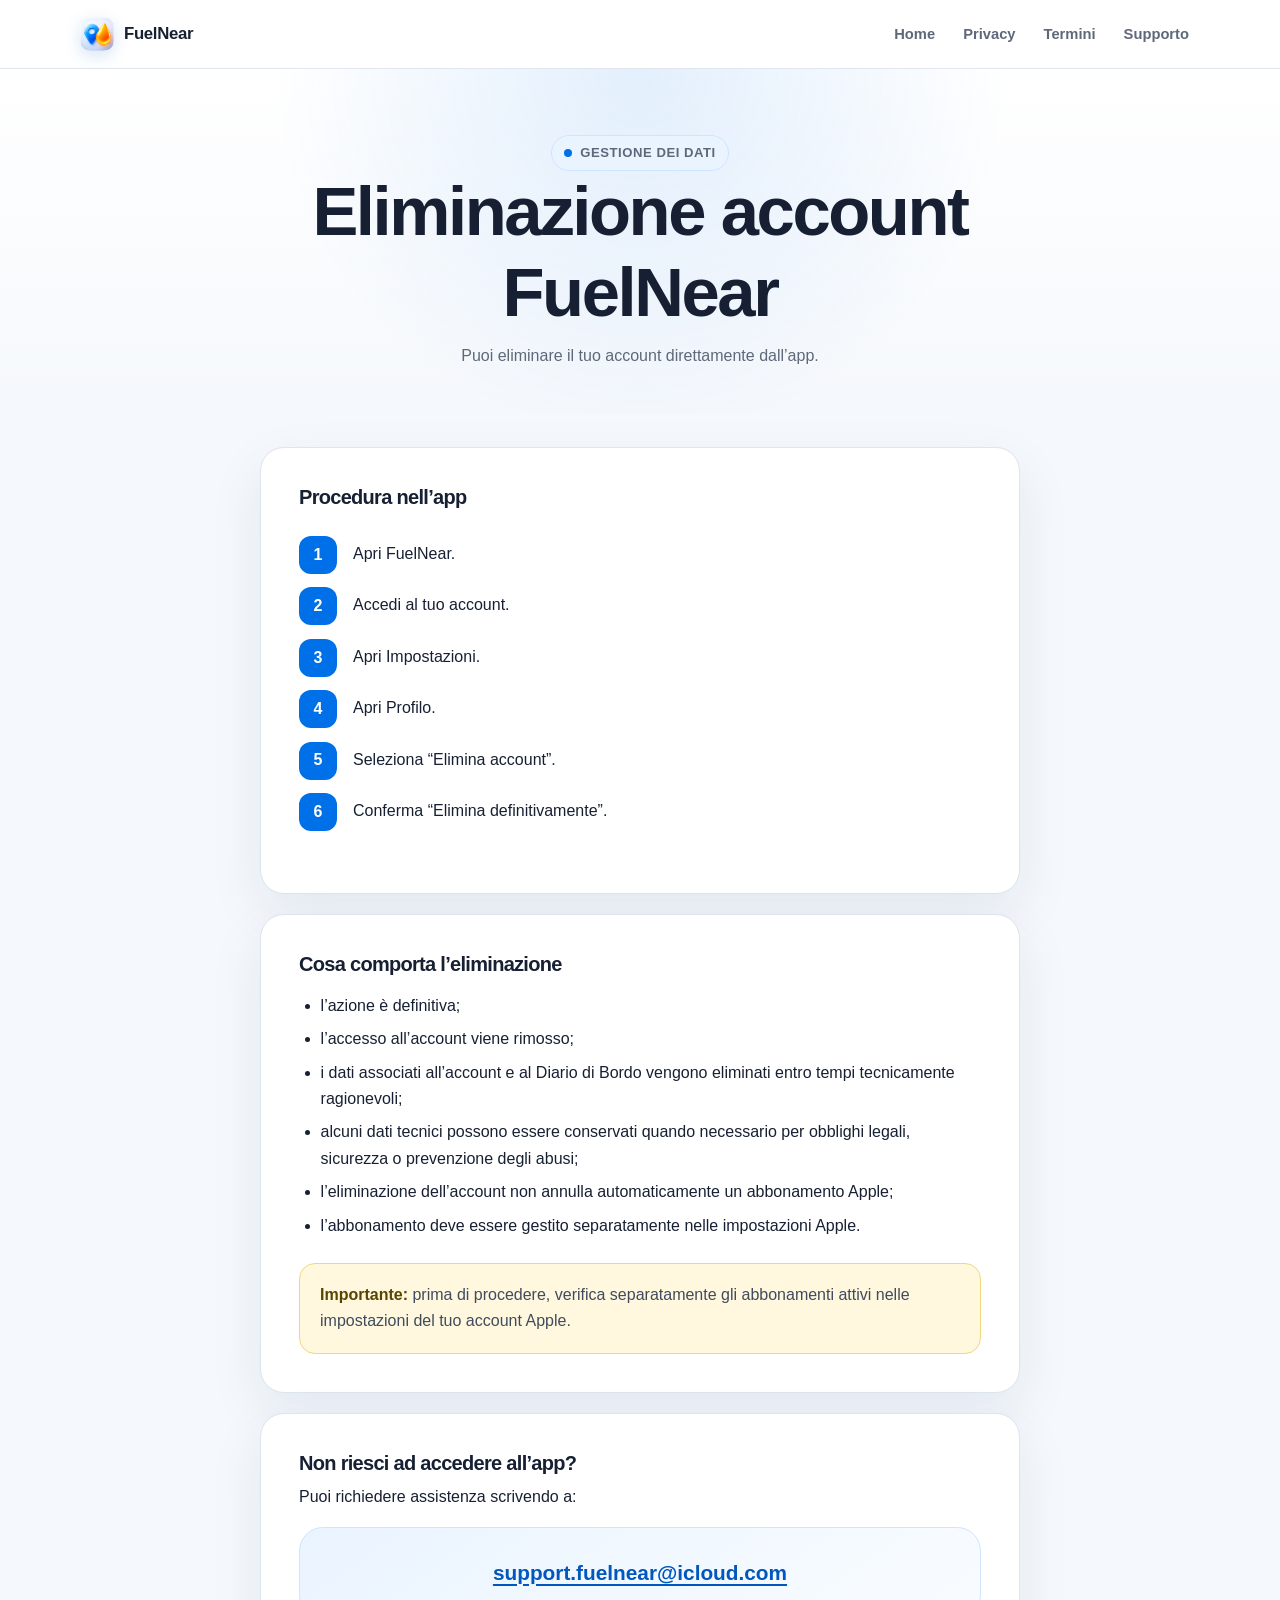
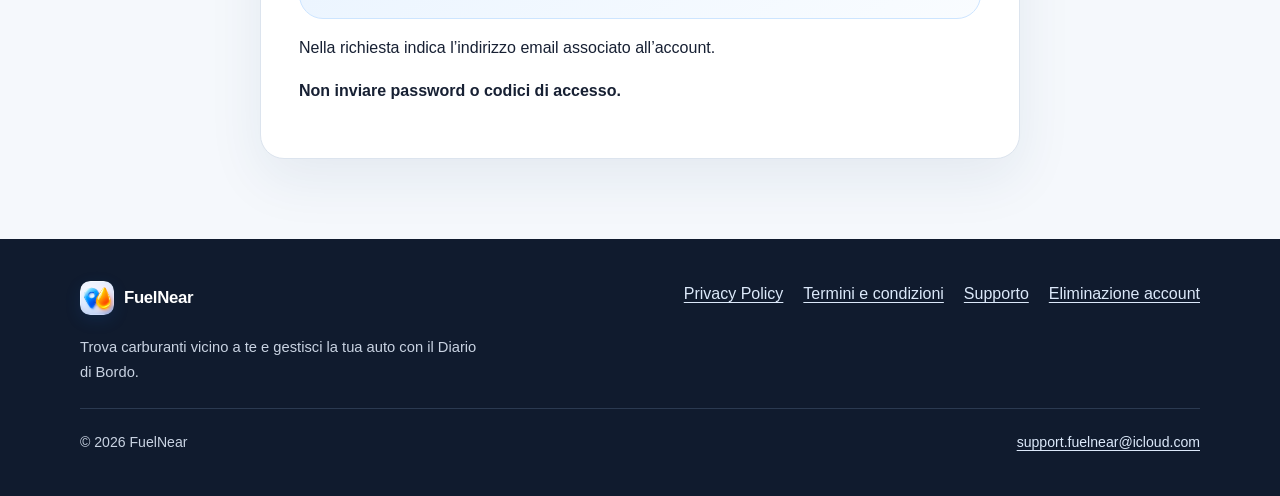
==== account-deletion.html @ 5b0cf678 "Initial FuelNear website" ====
<!doctype html>
<html lang="it">
<head>
  <meta charset="utf-8">
  <meta name="viewport" content="width=device-width, initial-scale=1">
  <title>Eliminazione account — FuelNear</title>
  <meta name="description" content="Istruzioni per eliminare definitivamente un account FuelNear e i dati associati tramite l’app o con l’aiuto del supporto.">
  <meta property="og:site_name" content="FuelNear">
  <meta name="theme-color" content="#0070e8">
  <link rel="icon" type="image/png" sizes="64x64" href="assets/favicon.png">
  <link rel="apple-touch-icon" sizes="180x180" href="assets/apple-touch-icon.png">
  <link rel="stylesheet" href="styles.css">
</head>
<body>
  <a class="skip-link" href="#contenuto">Vai al contenuto</a>
  <header class="site-header"><nav class="nav-shell" aria-label="Navigazione principale"><a class="brand" href="index.html" aria-label="FuelNear, home page"><img class="brand-logo" src="assets/fuelnear-logo.png" width="36" height="36" alt=""><span>FuelNear</span></a><ul class="nav-links"><li><a href="index.html">Home</a></li><li><a href="privacy.html">Privacy</a></li><li><a href="terms.html">Termini</a></li><li><a href="support.html">Supporto</a></li></ul></nav></header>
  <main id="contenuto">
    <header class="page-hero"><div class="page-shell"><p class="eyebrow">Gestione dei dati</p><h1>Eliminazione account FuelNear</h1><p>Puoi eliminare il tuo account direttamente dall’app.</p></div></header>
    <div class="document-wrap">
      <div class="support-layout">
        <section class="info-card" aria-labelledby="procedura-title">
          <h2 id="procedura-title">Procedura nell’app</h2>
          <ol class="steps"><li>Apri FuelNear.</li><li>Accedi al tuo account.</li><li>Apri Impostazioni.</li><li>Apri Profilo.</li><li>Seleziona “Elimina account”.</li><li>Conferma “Elimina definitivamente”.</li></ol>
        </section>
        <section class="info-card" aria-labelledby="effetti-title">
          <h2 id="effetti-title">Cosa comporta l’eliminazione</h2>
          <ul><li>l’azione è definitiva;</li><li>l’accesso all’account viene rimosso;</li><li>i dati associati all’account e al Diario di Bordo vengono eliminati entro tempi tecnicamente ragionevoli;</li><li>alcuni dati tecnici possono essere conservati quando necessario per obblighi legali, sicurezza o prevenzione degli abusi;</li><li>l’eliminazione dell’account non annulla automaticamente un abbonamento Apple;</li><li>l’abbonamento deve essere gestito separatamente nelle impostazioni Apple.</li></ul>
          <div class="notice"><strong>Importante:</strong> prima di procedere, verifica separatamente gli abbonamenti attivi nelle impostazioni del tuo account Apple.</div>
        </section>
        <section class="info-card" aria-labelledby="alternativa-title">
          <h2 id="alternativa-title">Non riesci ad accedere all’app?</h2>
          <p>Puoi richiedere assistenza scrivendo a:</p>
          <div class="contact-panel"><a href="mailto:support.fuelnear@icloud.com">support.fuelnear@icloud.com</a></div>
          <p>Nella richiesta indica l’indirizzo email associato all’account.</p>
          <p><strong>Non inviare password o codici di accesso.</strong></p>
        </section>
      </div>
    </div>
  </main>
  <footer class="site-footer"><div class="footer-shell"><div class="footer-brand"><a class="brand" href="index.html" aria-label="FuelNear, home page"><img class="brand-logo" src="assets/fuelnear-logo.png" width="36" height="36" alt=""><span>FuelNear</span></a><p>Trova carburanti vicino a te e gestisci la tua auto con il Diario di Bordo.</p></div><ul class="footer-links" aria-label="Link utili"><li><a href="privacy.html">Privacy Policy</a></li><li><a href="terms.html">Termini e condizioni</a></li><li><a href="support.html">Supporto</a></li><li><a href="account-deletion.html" aria-current="page">Eliminazione account</a></li></ul><div class="footer-meta"><p>© 2026 FuelNear</p><a href="mailto:support.fuelnear@icloud.com">support.fuelnear@icloud.com</a></div></div></footer>
</body>
</html>
---- styles.css ----
:root {
  color-scheme: light;
  --blue: #0070e8;
  --blue-dark: #0057bd;
  --blue-soft: #eaf4ff;
  --ink: #172033;
  --muted: #5e6879;
  --line: #dce4ee;
  --surface: #ffffff;
  --surface-soft: #f5f8fc;
  --success: #08785e;
  --shadow: 0 18px 50px rgba(28, 65, 108, 0.09);
  --shadow-hover: 0 24px 60px rgba(28, 65, 108, 0.15);
  --radius: 24px;
  --content: 1120px;
  --reading: 760px;
}

* {
  box-sizing: border-box;
}

html {
  scroll-behavior: smooth;
}

body {
  margin: 0;
  min-width: 320px;
  color: var(--ink);
  background: var(--surface-soft);
  font-family: -apple-system, BlinkMacSystemFont, "SF Pro Text", "Segoe UI", sans-serif;
  font-size: 1rem;
  line-height: 1.65;
  -webkit-font-smoothing: antialiased;
}

a {
  color: var(--blue-dark);
  text-decoration-thickness: 0.08em;
  text-underline-offset: 0.18em;
}

a:hover {
  color: #003d86;
}

a:focus-visible,
button:focus-visible {
  outline: 3px solid #ffb000;
  outline-offset: 4px;
  border-radius: 6px;
}

.skip-link {
  position: fixed;
  top: 12px;
  left: 12px;
  z-index: 100;
  padding: 10px 16px;
  color: #fff;
  background: var(--ink);
  border-radius: 10px;
  transform: translateY(-160%);
}

.skip-link:focus {
  transform: translateY(0);
}

.site-header {
  position: sticky;
  top: 0;
  z-index: 20;
  border-bottom: 1px solid rgba(220, 228, 238, 0.9);
  background: rgba(255, 255, 255, 0.92);
  backdrop-filter: blur(18px);
  -webkit-backdrop-filter: blur(18px);
}

.nav-shell,
.page-shell,
.footer-shell {
  width: min(100% - 32px, var(--content));
  margin-inline: auto;
}

.nav-shell {
  display: flex;
  align-items: center;
  justify-content: space-between;
  min-height: 68px;
  gap: 24px;
}

.brand {
  display: inline-flex;
  align-items: center;
  gap: 10px;
  color: var(--ink);
  font-size: 1.05rem;
  font-weight: 750;
  letter-spacing: -0.02em;
  text-decoration: none;
  white-space: nowrap;
}

.brand-logo {
  display: block;
  width: 34px;
  height: 34px;
  border-radius: 10px;
  object-fit: contain;
  box-shadow: 0 5px 16px rgba(25, 100, 195, 0.16);
}

.nav-links {
  display: flex;
  align-items: center;
  gap: 6px;
  margin: 0;
  padding: 0;
  list-style: none;
}

.nav-links a {
  display: block;
  padding: 8px 11px;
  color: var(--muted);
  border-radius: 10px;
  font-size: 0.92rem;
  font-weight: 650;
  text-decoration: none;
  transition: color 160ms ease, background-color 160ms ease;
}

.nav-links a:hover,
.nav-links a[aria-current="page"] {
  color: var(--blue-dark);
  background: var(--blue-soft);
}

main {
  display: block;
}

.hero {
  position: relative;
  overflow: hidden;
  min-height: 690px;
  padding: 74px 0 70px;
  background:
    radial-gradient(circle at 77% 19%, rgba(49, 173, 255, 0.17), transparent 28rem),
    radial-gradient(circle at 91% 76%, rgba(255, 177, 46, 0.1), transparent 20rem),
    linear-gradient(180deg, #fff 0%, #f5f8fc 100%);
}

.hero::after {
  position: absolute;
  top: 42px;
  right: max(3vw, calc((100vw - var(--content)) / 2));
  width: 230px;
  height: 230px;
  content: "";
  opacity: 0.55;
  background-image: radial-gradient(rgba(8, 120, 255, 0.3) 1.4px, transparent 1.4px);
  background-size: 18px 18px;
  mask-image: linear-gradient(to bottom left, #000, transparent 75%);
  pointer-events: none;
}

.eyebrow {
  display: inline-flex;
  align-items: center;
  gap: 8px;
  margin: 0 0 18px;
  padding: 6px 12px;
  color: var(--blue-dark);
  background: var(--blue-soft);
  border: 1px solid #cde5ff;
  border-radius: 999px;
  font-size: 0.82rem;
  font-weight: 750;
  letter-spacing: 0.04em;
  text-transform: uppercase;
}

.eyebrow::before {
  width: 8px;
  height: 8px;
  content: "";
  background: var(--blue);
  border-radius: 50%;
}

.hero-copy {
  position: relative;
  z-index: 1;
  max-width: 610px;
}

.hero-layout {
  position: relative;
  z-index: 1;
  display: grid;
  grid-template-columns: minmax(0, 1.02fr) minmax(420px, 0.98fr);
  gap: 42px;
  align-items: center;
}

.hero-visual {
  position: relative;
  width: 100%;
  height: 550px;
  isolation: isolate;
}

.brand-orbit {
  position: absolute;
  inset: 8% 2% 7% 4%;
  z-index: -1;
  background:
    radial-gradient(circle at 50% 50%, rgba(255, 255, 255, 0.94) 0 23%, transparent 24%),
    linear-gradient(145deg, rgba(0, 112, 232, 0.12), rgba(77, 199, 255, 0.18) 56%, rgba(255, 180, 59, 0.1));
  border: 1px solid rgba(89, 168, 255, 0.25);
  border-radius: 50%;
  transform: rotate(-8deg);
  box-shadow: inset 0 0 0 18px rgba(255, 255, 255, 0.3);
}

.phone {
  position: absolute;
  width: 228px;
  aspect-ratio: 644 / 1400;
  overflow: hidden;
  background: #101623;
  border: 7px solid #111827;
  border-radius: 42px;
  box-shadow:
    0 34px 60px rgba(20, 45, 80, 0.24),
    0 8px 18px rgba(20, 45, 80, 0.16),
    inset 0 0 0 1px rgba(255, 255, 255, 0.18);
  transition: transform 220ms ease, box-shadow 220ms ease;
}

.phone img {
  display: block;
  width: 100%;
  height: 100%;
  object-fit: cover;
}

.phone-speaker {
  position: absolute;
  top: 8px;
  left: 50%;
  z-index: 2;
  width: 48px;
  height: 13px;
  background: #0a0f19;
  border-radius: 999px;
  transform: translateX(-50%);
  box-shadow: 0 0 0 1px rgba(255, 255, 255, 0.08);
}

.phone-map {
  top: 0;
  right: 18px;
  z-index: 1;
  transform: rotate(4deg);
}

.phone-diary {
  bottom: 0;
  left: 22px;
  z-index: 2;
  transform: rotate(-6deg);
}

.hero-visual:hover .phone-map {
  transform: rotate(2deg) translateY(-5px);
}

.hero-visual:hover .phone-diary {
  transform: rotate(-4deg) translateY(-5px);
}

.hero-logo-badge {
  position: absolute;
  right: 4px;
  bottom: 28px;
  z-index: 3;
  display: grid;
  width: 88px;
  height: 88px;
  place-items: center;
  background: rgba(255, 255, 255, 0.94);
  border: 1px solid rgba(199, 219, 243, 0.9);
  border-radius: 26px;
  box-shadow: 0 18px 36px rgba(23, 65, 116, 0.2);
}

.hero-logo-badge img {
  display: block;
  width: 76px;
  height: 76px;
  border-radius: 21px;
}

h1,
h2,
h3 {
  margin-top: 0;
  line-height: 1.18;
  letter-spacing: -0.035em;
}

h1 {
  margin-bottom: 18px;
  font-size: clamp(2.8rem, 9vw, 5.8rem);
  font-weight: 820;
}

.hero h1 span {
  color: var(--blue);
}

.hero-subtitle {
  max-width: 660px;
  margin: 0 0 18px;
  font-size: clamp(1.35rem, 3.5vw, 2rem);
  font-weight: 680;
  line-height: 1.3;
  letter-spacing: -0.025em;
}

.hero-description {
  max-width: 700px;
  margin: 0;
  color: var(--muted);
  font-size: 1.08rem;
}

.hero-actions {
  display: flex;
  flex-wrap: wrap;
  gap: 12px;
  margin-top: 30px;
}

.button {
  display: inline-flex;
  min-height: 48px;
  align-items: center;
  justify-content: center;
  padding: 11px 20px;
  border: 1px solid transparent;
  border-radius: 14px;
  font-weight: 720;
  text-decoration: none;
  transition: color 160ms ease, background-color 160ms ease, border-color 160ms ease, transform 160ms ease;
}

.button:not(.button-disabled):hover {
  transform: translateY(-2px);
}

.button-primary {
  color: #fff;
  background: var(--blue);
  box-shadow: 0 10px 24px rgba(8, 120, 255, 0.24);
}

.button-primary:hover {
  color: #fff;
  background: var(--blue-dark);
}

.button-disabled {
  color: #697384;
  background: #e6ebf1;
  border-color: #d8e0e9;
  cursor: not-allowed;
  box-shadow: none;
}

.section {
  padding: 82px 0;
}

.section-heading {
  max-width: 680px;
  margin-bottom: 32px;
}

.section-heading h2 {
  margin-bottom: 10px;
  font-size: clamp(2rem, 5vw, 3rem);
}

.section-heading p {
  margin: 0;
  color: var(--muted);
}

.feature-grid,
.link-grid {
  display: grid;
  grid-template-columns: repeat(3, minmax(0, 1fr));
  gap: 18px;
}

.feature-card,
.link-card,
.info-card {
  background: var(--surface);
  border: 1px solid var(--line);
  border-radius: var(--radius);
  box-shadow: var(--shadow);
}

.feature-card {
  position: relative;
  overflow: hidden;
  padding: 26px;
  transition: transform 250ms ease, box-shadow 250ms ease, border-color 250ms ease;
}

.feature-card::after {
  position: absolute;
  top: -52px;
  right: -52px;
  width: 126px;
  height: 126px;
  content: "";
  background: radial-gradient(circle, rgba(0, 112, 232, 0.09), transparent 68%);
  pointer-events: none;
}

.feature-card:first-child,
.feature-card:nth-child(2) {
  grid-column: span 1;
}

.feature-card h3,
.link-card h3,
.info-card h2 {
  margin-bottom: 9px;
  font-size: 1.25rem;
}

.feature-card h3 {
  margin-bottom: 12px;
  font-weight: 760;
}

.feature-card p,
.link-card p {
  margin: 0;
  color: var(--muted);
}

.feature-number {
  display: grid;
  width: 34px;
  height: 34px;
  place-items: center;
  color: #70869d;
  background: #f8fbff;
  border: 1px solid #e4edf6;
  border-radius: 11px;
  font-size: 0.78rem;
  font-weight: 800;
}

.feature-kicker {
  display: flex;
  align-items: center;
  justify-content: space-between;
  margin-bottom: 24px;
}

.feature-icon {
  display: inline-grid;
  width: 50px;
  height: 50px;
  flex: 0 0 50px;
  place-items: center;
  color: var(--blue-dark);
  background: linear-gradient(145deg, #e5f3ff, #f7fbff);
  border: 1px solid #cfe6ff;
  border-radius: 16px;
  box-shadow: inset 0 1px 0 rgba(255, 255, 255, 0.9);
}

.feature-icon svg {
  display: block;
  width: 32px;
  height: 32px;
  transform-origin: center;
  transition: transform 250ms ease;
}

@media (hover: hover) and (pointer: fine) {
  .feature-card:hover {
    border-color: #c7dcf3;
    box-shadow: var(--shadow-hover);
    transform: translateY(-4px);
  }

  .feature-card:hover .feature-icon svg {
    transform: scale(1.05);
  }
}

.trust-band {
  color: #fff;
  background: #101b2e;
}

.trust-band .section-heading p {
  color: #b9c6d8;
}

.trust-band .section-heading h2 {
  color: #fff;
}

.link-card {
  position: relative;
  min-height: 190px;
  padding: 26px 26px 58px;
  box-shadow: none;
  transition: transform 180ms ease, border-color 180ms ease, background-color 180ms ease;
}

.link-card:hover {
  background: #fbfdff;
  border-color: #bcd9f7;
  transform: translateY(-3px);
}

.link-card a::after {
  position: absolute;
  inset: 0;
  content: "";
  border-radius: inherit;
}

.link-card a:focus-visible {
  outline-offset: 7px;
}

.link-arrow {
  position: absolute;
  bottom: 22px;
  left: 26px;
  color: var(--blue-dark);
  font-weight: 750;
}

.page-hero {
  padding: 66px 0 44px;
  text-align: center;
  background:
    radial-gradient(circle at 50% 0, rgba(0, 112, 232, 0.11), transparent 23rem),
    linear-gradient(180deg, #fff, var(--surface-soft));
}

.page-hero .page-shell {
  max-width: var(--reading);
}

.page-hero h1 {
  margin-bottom: 10px;
  font-size: clamp(2.35rem, 7vw, 4.3rem);
}

.page-hero p {
  margin: 0;
  color: var(--muted);
}

.document-wrap {
  padding: 34px 0 80px;
}

.document,
.support-layout {
  width: min(100% - 32px, var(--reading));
  margin-inline: auto;
}

.document {
  padding: clamp(24px, 6vw, 54px);
  background: var(--surface);
  border: 1px solid var(--line);
  border-radius: var(--radius);
  box-shadow: var(--shadow);
}

.document,
.info-card {
  box-shadow: 0 20px 55px rgba(28, 65, 108, 0.08);
}

.document section + section {
  margin-top: 38px;
  padding-top: 34px;
  border-top: 1px solid var(--line);
}

.document h2 {
  margin-bottom: 14px;
  font-size: 1.45rem;
}

.document h3 {
  margin: 24px 0 8px;
  font-size: 1.08rem;
  letter-spacing: -0.015em;
}

.document p {
  margin: 0 0 14px;
}

.document p:last-child,
.document ul:last-child,
.document ol:last-child {
  margin-bottom: 0;
}

.document ul,
.document ol,
.info-card ul,
.info-card ol {
  padding-left: 1.35rem;
}

.document li + li,
.info-card li + li {
  margin-top: 7px;
}

.updated {
  display: inline-block;
  margin-top: 8px;
  padding: 5px 11px;
  color: var(--blue-dark);
  background: var(--blue-soft);
  border-radius: 999px;
  font-size: 0.86rem;
  font-weight: 700;
}

.support-layout {
  display: grid;
  gap: 20px;
}

.info-card {
  padding: clamp(24px, 5vw, 38px);
}

.info-card p:first-of-type {
  margin-top: 0;
}

.contact-panel {
  padding: 28px;
  text-align: center;
  background: linear-gradient(145deg, #eaf4ff, #f9fcff);
  border: 1px solid #cde5ff;
  border-radius: var(--radius);
}

.contact-panel p {
  margin: 0 0 8px;
  color: var(--muted);
}

.contact-panel a {
  font-size: clamp(1rem, 4vw, 1.3rem);
  font-weight: 780;
  overflow-wrap: anywhere;
}

.steps {
  margin: 22px 0;
  padding-left: 0 !important;
  list-style: none;
  counter-reset: step;
}

.steps li {
  position: relative;
  min-height: 44px;
  padding: 9px 0 9px 54px;
  counter-increment: step;
}

.steps li::before {
  position: absolute;
  top: 4px;
  left: 0;
  display: grid;
  width: 38px;
  height: 38px;
  content: counter(step);
  place-items: center;
  color: #fff;
  background: var(--blue);
  border-radius: 12px;
  font-weight: 800;
}

.notice {
  margin-top: 24px;
  padding: 18px 20px;
  color: #3f4b5d;
  background: #fff8df;
  border: 1px solid #f0d77d;
  border-radius: 16px;
}

.notice strong {
  color: #584500;
}

.path {
  padding: 18px 20px;
  color: var(--ink);
  background: var(--surface-soft);
  border: 1px solid var(--line);
  border-radius: 15px;
  font-weight: 700;
}

.site-footer {
  padding: 42px 0;
  color: #c9d3e2;
  background: #101b2e;
}

.footer-shell {
  display: grid;
  grid-template-columns: 1fr auto;
  gap: 24px 40px;
  align-items: start;
}

.footer-brand .brand {
  color: #fff;
}

.footer-brand p {
  max-width: 410px;
  margin: 12px 0 0;
  font-size: 0.92rem;
}

.footer-links {
  display: flex;
  flex-wrap: wrap;
  justify-content: flex-end;
  gap: 10px 20px;
  margin: 0;
  padding: 0;
  list-style: none;
}

.site-footer a {
  color: #dce9fa;
}

.footer-meta {
  grid-column: 1 / -1;
  display: flex;
  flex-wrap: wrap;
  justify-content: space-between;
  gap: 10px 24px;
  padding-top: 22px;
  border-top: 1px solid #2b3a51;
  font-size: 0.88rem;
}

.footer-meta p {
  margin: 0;
}

@media (max-width: 820px) {
  .nav-shell {
    display: block;
    padding: 12px 0 10px;
  }

  .nav-links {
    margin-top: 8px;
    overflow-x: auto;
    scrollbar-width: thin;
  }

  .nav-links a {
    padding-inline: 9px;
  }

  .hero {
    min-height: 0;
    padding-top: 66px;
  }

  .hero-layout {
    grid-template-columns: 1fr;
    gap: 42px;
  }

  .hero-copy {
    max-width: 720px;
  }

  .hero-visual {
    width: min(100%, 560px);
    height: 560px;
    margin-inline: auto;
  }

  .phone-map {
    right: 54px;
  }

  .phone-diary {
    left: 48px;
  }

  .feature-grid,
  .link-grid {
    grid-template-columns: repeat(2, minmax(0, 1fr));
  }

  .footer-shell {
    grid-template-columns: 1fr;
  }

  .footer-links {
    justify-content: flex-start;
  }

  .footer-meta {
    grid-column: auto;
  }
}

@media (max-width: 560px) {
  .nav-shell,
  .page-shell,
  .footer-shell,
  .document,
  .support-layout {
    width: min(100% - 24px, var(--content));
  }

  .hero {
    padding: 58px 0 52px;
  }

  .hero::after {
    display: none;
  }

  .hero-layout {
    gap: 34px;
  }

  .hero-visual {
    width: 100%;
    height: 445px;
  }

  .brand-orbit {
    inset: 8% -4% 5%;
  }

  .phone {
    width: 180px;
    border-width: 6px;
    border-radius: 34px;
    box-shadow: 0 24px 44px rgba(20, 45, 80, 0.22);
  }

  .phone-map {
    top: 0;
    right: 3px;
  }

  .phone-diary {
    bottom: 0;
    left: 2px;
  }

  .phone-speaker {
    top: 6px;
    width: 39px;
    height: 11px;
  }

  .hero-logo-badge {
    right: 0;
    bottom: 18px;
    width: 70px;
    height: 70px;
    border-radius: 21px;
  }

  .hero-logo-badge img {
    width: 60px;
    height: 60px;
    border-radius: 17px;
  }

  .section {
    padding: 54px 0;
  }

  .feature-grid,
  .link-grid {
    grid-template-columns: 1fr;
  }

  .hero-actions,
  .hero-actions .button {
    width: 100%;
  }

  .page-hero {
    padding: 48px 0 34px;
  }

  .document-wrap {
    padding-top: 20px;
  }

  .document {
    border-radius: 18px;
  }
}

@media (prefers-reduced-motion: reduce) {
  html {
    scroll-behavior: auto;
  }

  .button,
  .feature-card,
  .feature-icon svg,
  .link-card,
  .phone {
    transition: none;
  }
}

@media print {
  .site-header,
  .site-footer,
  .skip-link {
    display: none;
  }

  body {
    background: #fff;
  }

  .document {
    width: 100%;
    padding: 0;
    border: 0;
    box-shadow: none;
  }
}
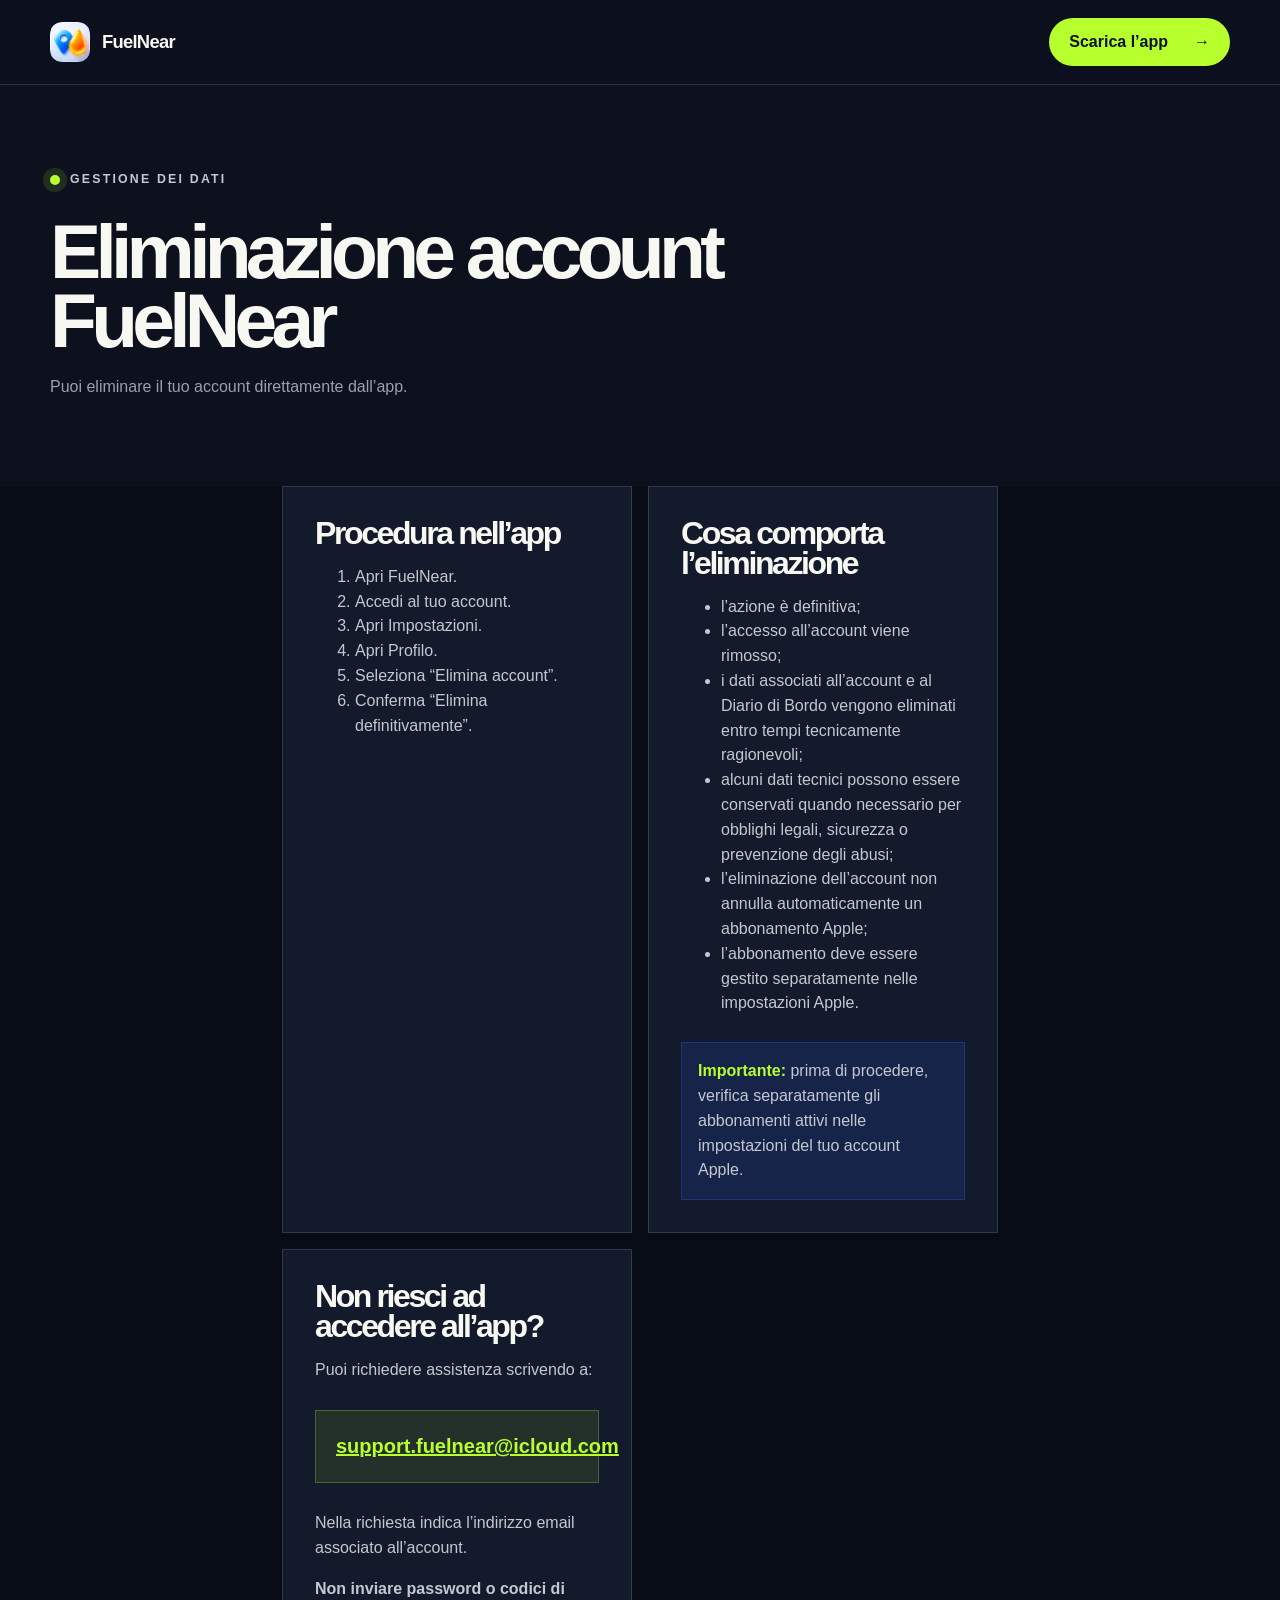
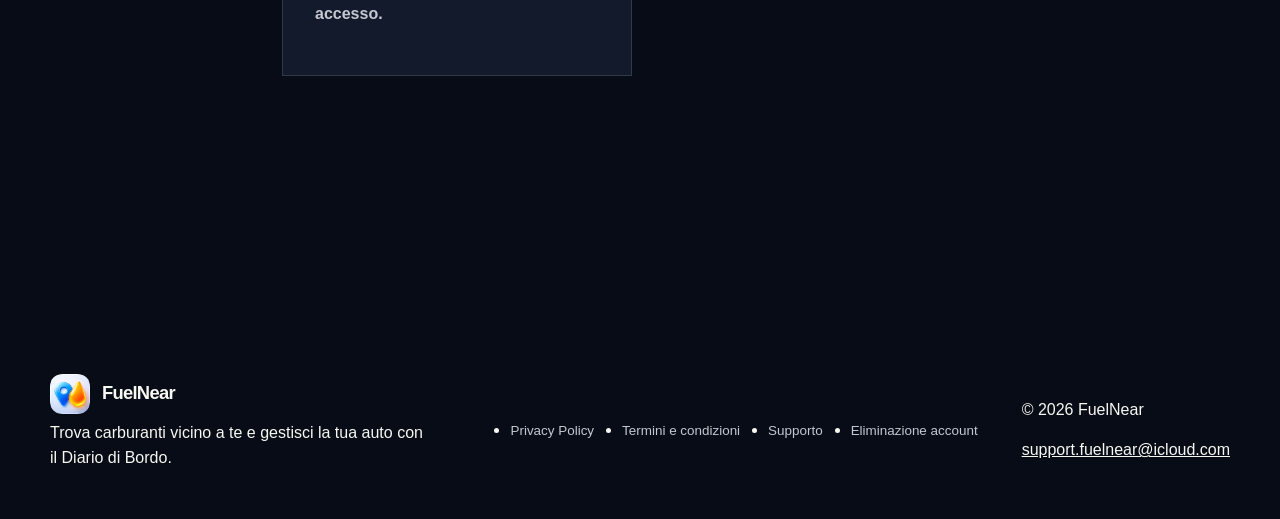
==== commit 0f2f0d2e: "Implement complete Figma landing page" ====
--- a/account-deletion.html
+++ b/account-deletion.html
@@ -6,14 +6,14 @@
   <title>Eliminazione account — FuelNear</title>
   <meta name="description" content="Istruzioni per eliminare definitivamente un account FuelNear e i dati associati tramite l’app o con l’aiuto del supporto.">
   <meta property="og:site_name" content="FuelNear">
-  <meta name="theme-color" content="#0070e8">
+  <meta name="theme-color" content="#0d111e">
   <link rel="icon" type="image/png" sizes="64x64" href="assets/favicon.png">
   <link rel="apple-touch-icon" sizes="180x180" href="assets/apple-touch-icon.png">
   <link rel="stylesheet" href="styles.css">
 </head>
 <body>
   <a class="skip-link" href="#contenuto">Vai al contenuto</a>
-  <header class="site-header"><nav class="nav-shell" aria-label="Navigazione principale"><a class="brand" href="index.html" aria-label="FuelNear, home page"><img class="brand-logo" src="assets/fuelnear-logo.png" width="36" height="36" alt=""><span>FuelNear</span></a><ul class="nav-links"><li><a href="index.html">Home</a></li><li><a href="privacy.html">Privacy</a></li><li><a href="terms.html">Termini</a></li><li><a href="support.html">Supporto</a></li></ul></nav></header>
+  <header class="site-header"><nav class="nav-shell" aria-label="Navigazione principale"><a class="brand" href="index.html" aria-label="FuelNear, home page"><img class="brand-logo" src="assets/fuelnear-logo.png" width="40" height="40" alt=""><span>FuelNear</span></a><a class="app-link" href="https://apps.apple.com/it/app/fuelnear/id6797205459">Scarica l’app <span aria-hidden="true">→</span></a></nav></header>
   <main id="contenuto">
     <header class="page-hero"><div class="page-shell"><p class="eyebrow">Gestione dei dati</p><h1>Eliminazione account FuelNear</h1><p>Puoi eliminare il tuo account direttamente dall’app.</p></div></header>
     <div class="document-wrap">
--- a/styles.css
+++ b/styles.css
@@ -1,979 +1,107 @@
-:root {
-  color-scheme: light;
-  --blue: #0070e8;
-  --blue-dark: #0057bd;
-  --blue-soft: #eaf4ff;
-  --ink: #172033;
-  --muted: #5e6879;
-  --line: #dce4ee;
-  --surface: #ffffff;
-  --surface-soft: #f5f8fc;
-  --success: #08785e;
-  --shadow: 0 18px 50px rgba(28, 65, 108, 0.09);
-  --shadow-hover: 0 24px 60px rgba(28, 65, 108, 0.15);
-  --radius: 24px;
-  --content: 1120px;
-  --reading: 760px;
-}
-
-* {
-  box-sizing: border-box;
-}
-
-html {
-  scroll-behavior: smooth;
-}
-
-body {
-  margin: 0;
-  min-width: 320px;
-  color: var(--ink);
-  background: var(--surface-soft);
-  font-family: -apple-system, BlinkMacSystemFont, "SF Pro Text", "Segoe UI", sans-serif;
-  font-size: 1rem;
-  line-height: 1.65;
-  -webkit-font-smoothing: antialiased;
-}
-
-a {
-  color: var(--blue-dark);
-  text-decoration-thickness: 0.08em;
-  text-underline-offset: 0.18em;
-}
-
-a:hover {
-  color: #003d86;
-}
-
-a:focus-visible,
-button:focus-visible {
-  outline: 3px solid #ffb000;
-  outline-offset: 4px;
-  border-radius: 6px;
-}
-
-.skip-link {
-  position: fixed;
-  top: 12px;
-  left: 12px;
-  z-index: 100;
-  padding: 10px 16px;
-  color: #fff;
-  background: var(--ink);
-  border-radius: 10px;
-  transform: translateY(-160%);
-}
-
-.skip-link:focus {
-  transform: translateY(0);
-}
-
-.site-header {
-  position: sticky;
-  top: 0;
-  z-index: 20;
-  border-bottom: 1px solid rgba(220, 228, 238, 0.9);
-  background: rgba(255, 255, 255, 0.92);
-  backdrop-filter: blur(18px);
-  -webkit-backdrop-filter: blur(18px);
-}
-
-.nav-shell,
-.page-shell,
-.footer-shell {
-  width: min(100% - 32px, var(--content));
-  margin-inline: auto;
-}
-
-.nav-shell {
-  display: flex;
-  align-items: center;
-  justify-content: space-between;
-  min-height: 68px;
-  gap: 24px;
-}
-
-.brand {
-  display: inline-flex;
-  align-items: center;
-  gap: 10px;
-  color: var(--ink);
-  font-size: 1.05rem;
-  font-weight: 750;
-  letter-spacing: -0.02em;
-  text-decoration: none;
-  white-space: nowrap;
-}
-
-.brand-logo {
-  display: block;
-  width: 34px;
-  height: 34px;
-  border-radius: 10px;
-  object-fit: contain;
-  box-shadow: 0 5px 16px rgba(25, 100, 195, 0.16);
-}
-
-.nav-links {
-  display: flex;
-  align-items: center;
-  gap: 6px;
-  margin: 0;
-  padding: 0;
-  list-style: none;
-}
-
-.nav-links a {
-  display: block;
-  padding: 8px 11px;
-  color: var(--muted);
-  border-radius: 10px;
-  font-size: 0.92rem;
-  font-weight: 650;
-  text-decoration: none;
-  transition: color 160ms ease, background-color 160ms ease;
-}
-
-.nav-links a:hover,
-.nav-links a[aria-current="page"] {
-  color: var(--blue-dark);
-  background: var(--blue-soft);
-}
-
-main {
-  display: block;
-}
-
-.hero {
-  position: relative;
-  overflow: hidden;
-  min-height: 690px;
-  padding: 74px 0 70px;
-  background:
-    radial-gradient(circle at 77% 19%, rgba(49, 173, 255, 0.17), transparent 28rem),
-    radial-gradient(circle at 91% 76%, rgba(255, 177, 46, 0.1), transparent 20rem),
-    linear-gradient(180deg, #fff 0%, #f5f8fc 100%);
-}
-
-.hero::after {
-  position: absolute;
-  top: 42px;
-  right: max(3vw, calc((100vw - var(--content)) / 2));
-  width: 230px;
-  height: 230px;
-  content: "";
-  opacity: 0.55;
-  background-image: radial-gradient(rgba(8, 120, 255, 0.3) 1.4px, transparent 1.4px);
-  background-size: 18px 18px;
-  mask-image: linear-gradient(to bottom left, #000, transparent 75%);
-  pointer-events: none;
-}
-
-.eyebrow {
-  display: inline-flex;
-  align-items: center;
-  gap: 8px;
-  margin: 0 0 18px;
-  padding: 6px 12px;
-  color: var(--blue-dark);
-  background: var(--blue-soft);
-  border: 1px solid #cde5ff;
-  border-radius: 999px;
-  font-size: 0.82rem;
-  font-weight: 750;
-  letter-spacing: 0.04em;
-  text-transform: uppercase;
-}
-
-.eyebrow::before {
-  width: 8px;
-  height: 8px;
-  content: "";
-  background: var(--blue);
-  border-radius: 50%;
-}
-
-.hero-copy {
-  position: relative;
-  z-index: 1;
-  max-width: 610px;
-}
-
-.hero-layout {
-  position: relative;
-  z-index: 1;
-  display: grid;
-  grid-template-columns: minmax(0, 1.02fr) minmax(420px, 0.98fr);
-  gap: 42px;
-  align-items: center;
-}
-
-.hero-visual {
-  position: relative;
-  width: 100%;
-  height: 550px;
-  isolation: isolate;
-}
-
-.brand-orbit {
-  position: absolute;
-  inset: 8% 2% 7% 4%;
-  z-index: -1;
-  background:
-    radial-gradient(circle at 50% 50%, rgba(255, 255, 255, 0.94) 0 23%, transparent 24%),
-    linear-gradient(145deg, rgba(0, 112, 232, 0.12), rgba(77, 199, 255, 0.18) 56%, rgba(255, 180, 59, 0.1));
-  border: 1px solid rgba(89, 168, 255, 0.25);
-  border-radius: 50%;
-  transform: rotate(-8deg);
-  box-shadow: inset 0 0 0 18px rgba(255, 255, 255, 0.3);
-}
-
-.phone {
-  position: absolute;
-  width: 228px;
-  aspect-ratio: 644 / 1400;
-  overflow: hidden;
-  background: #101623;
-  border: 7px solid #111827;
-  border-radius: 42px;
-  box-shadow:
-    0 34px 60px rgba(20, 45, 80, 0.24),
-    0 8px 18px rgba(20, 45, 80, 0.16),
-    inset 0 0 0 1px rgba(255, 255, 255, 0.18);
-  transition: transform 220ms ease, box-shadow 220ms ease;
-}
-
-.phone img {
-  display: block;
-  width: 100%;
-  height: 100%;
-  object-fit: cover;
-}
-
-.phone-speaker {
-  position: absolute;
-  top: 8px;
-  left: 50%;
-  z-index: 2;
-  width: 48px;
-  height: 13px;
-  background: #0a0f19;
-  border-radius: 999px;
-  transform: translateX(-50%);
-  box-shadow: 0 0 0 1px rgba(255, 255, 255, 0.08);
-}
-
-.phone-map {
-  top: 0;
-  right: 18px;
-  z-index: 1;
-  transform: rotate(4deg);
-}
-
-.phone-diary {
-  bottom: 0;
-  left: 22px;
-  z-index: 2;
-  transform: rotate(-6deg);
-}
-
-.hero-visual:hover .phone-map {
-  transform: rotate(2deg) translateY(-5px);
-}
-
-.hero-visual:hover .phone-diary {
-  transform: rotate(-4deg) translateY(-5px);
-}
-
-.hero-logo-badge {
-  position: absolute;
-  right: 4px;
-  bottom: 28px;
-  z-index: 3;
-  display: grid;
-  width: 88px;
-  height: 88px;
-  place-items: center;
-  background: rgba(255, 255, 255, 0.94);
-  border: 1px solid rgba(199, 219, 243, 0.9);
-  border-radius: 26px;
-  box-shadow: 0 18px 36px rgba(23, 65, 116, 0.2);
-}
-
-.hero-logo-badge img {
-  display: block;
-  width: 76px;
-  height: 76px;
-  border-radius: 21px;
-}
-
-h1,
-h2,
-h3 {
-  margin-top: 0;
-  line-height: 1.18;
-  letter-spacing: -0.035em;
-}
-
-h1 {
-  margin-bottom: 18px;
-  font-size: clamp(2.8rem, 9vw, 5.8rem);
-  font-weight: 820;
-}
-
-.hero h1 span {
-  color: var(--blue);
-}
-
-.hero-subtitle {
-  max-width: 660px;
-  margin: 0 0 18px;
-  font-size: clamp(1.35rem, 3.5vw, 2rem);
-  font-weight: 680;
-  line-height: 1.3;
-  letter-spacing: -0.025em;
-}
-
-.hero-description {
-  max-width: 700px;
-  margin: 0;
-  color: var(--muted);
-  font-size: 1.08rem;
-}
-
-.hero-actions {
-  display: flex;
-  flex-wrap: wrap;
-  gap: 12px;
-  margin-top: 30px;
-}
-
-.button {
-  display: inline-flex;
-  min-height: 48px;
-  align-items: center;
-  justify-content: center;
-  padding: 11px 20px;
-  border: 1px solid transparent;
-  border-radius: 14px;
-  font-weight: 720;
-  text-decoration: none;
-  transition: color 160ms ease, background-color 160ms ease, border-color 160ms ease, transform 160ms ease;
-}
-
-.button:not(.button-disabled):hover {
-  transform: translateY(-2px);
-}
-
-.button-primary {
-  color: #fff;
-  background: var(--blue);
-  box-shadow: 0 10px 24px rgba(8, 120, 255, 0.24);
-}
-
-.button-primary:hover {
-  color: #fff;
-  background: var(--blue-dark);
-}
-
-.button-disabled {
-  color: #697384;
-  background: #e6ebf1;
-  border-color: #d8e0e9;
-  cursor: not-allowed;
-  box-shadow: none;
-}
-
-.section {
-  padding: 82px 0;
-}
-
-.section-heading {
-  max-width: 680px;
-  margin-bottom: 32px;
-}
-
-.section-heading h2 {
-  margin-bottom: 10px;
-  font-size: clamp(2rem, 5vw, 3rem);
-}
-
-.section-heading p {
-  margin: 0;
-  color: var(--muted);
-}
-
-.feature-grid,
-.link-grid {
-  display: grid;
-  grid-template-columns: repeat(3, minmax(0, 1fr));
-  gap: 18px;
-}
-
-.feature-card,
-.link-card,
-.info-card {
-  background: var(--surface);
-  border: 1px solid var(--line);
-  border-radius: var(--radius);
-  box-shadow: var(--shadow);
-}
-
-.feature-card {
-  position: relative;
-  overflow: hidden;
-  padding: 26px;
-  transition: transform 250ms ease, box-shadow 250ms ease, border-color 250ms ease;
-}
-
-.feature-card::after {
-  position: absolute;
-  top: -52px;
-  right: -52px;
-  width: 126px;
-  height: 126px;
-  content: "";
-  background: radial-gradient(circle, rgba(0, 112, 232, 0.09), transparent 68%);
-  pointer-events: none;
-}
-
-.feature-card:first-child,
-.feature-card:nth-child(2) {
-  grid-column: span 1;
-}
-
-.feature-card h3,
-.link-card h3,
-.info-card h2 {
-  margin-bottom: 9px;
-  font-size: 1.25rem;
-}
-
-.feature-card h3 {
-  margin-bottom: 12px;
-  font-weight: 760;
-}
-
-.feature-card p,
-.link-card p {
-  margin: 0;
-  color: var(--muted);
-}
-
-.feature-number {
-  display: grid;
-  width: 34px;
-  height: 34px;
-  place-items: center;
-  color: #70869d;
-  background: #f8fbff;
-  border: 1px solid #e4edf6;
-  border-radius: 11px;
-  font-size: 0.78rem;
-  font-weight: 800;
-}
-
-.feature-kicker {
-  display: flex;
-  align-items: center;
-  justify-content: space-between;
-  margin-bottom: 24px;
-}
-
-.feature-icon {
-  display: inline-grid;
-  width: 50px;
-  height: 50px;
-  flex: 0 0 50px;
-  place-items: center;
-  color: var(--blue-dark);
-  background: linear-gradient(145deg, #e5f3ff, #f7fbff);
-  border: 1px solid #cfe6ff;
-  border-radius: 16px;
-  box-shadow: inset 0 1px 0 rgba(255, 255, 255, 0.9);
-}
-
-.feature-icon svg {
-  display: block;
-  width: 32px;
-  height: 32px;
-  transform-origin: center;
-  transition: transform 250ms ease;
-}
-
-@media (hover: hover) and (pointer: fine) {
-  .feature-card:hover {
-    border-color: #c7dcf3;
-    box-shadow: var(--shadow-hover);
-    transform: translateY(-4px);
-  }
-
-  .feature-card:hover .feature-icon svg {
-    transform: scale(1.05);
-  }
-}
-
-.trust-band {
-  color: #fff;
-  background: #101b2e;
-}
-
-.trust-band .section-heading p {
-  color: #b9c6d8;
-}
-
-.trust-band .section-heading h2 {
-  color: #fff;
-}
-
-.link-card {
-  position: relative;
-  min-height: 190px;
-  padding: 26px 26px 58px;
-  box-shadow: none;
-  transition: transform 180ms ease, border-color 180ms ease, background-color 180ms ease;
-}
-
-.link-card:hover {
-  background: #fbfdff;
-  border-color: #bcd9f7;
-  transform: translateY(-3px);
-}
-
-.link-card a::after {
-  position: absolute;
-  inset: 0;
-  content: "";
-  border-radius: inherit;
-}
-
-.link-card a:focus-visible {
-  outline-offset: 7px;
-}
-
-.link-arrow {
-  position: absolute;
-  bottom: 22px;
-  left: 26px;
-  color: var(--blue-dark);
-  font-weight: 750;
-}
-
-.page-hero {
-  padding: 66px 0 44px;
-  text-align: center;
-  background:
-    radial-gradient(circle at 50% 0, rgba(0, 112, 232, 0.11), transparent 23rem),
-    linear-gradient(180deg, #fff, var(--surface-soft));
-}
-
-.page-hero .page-shell {
-  max-width: var(--reading);
-}
-
-.page-hero h1 {
-  margin-bottom: 10px;
-  font-size: clamp(2.35rem, 7vw, 4.3rem);
-}
-
-.page-hero p {
-  margin: 0;
-  color: var(--muted);
-}
-
-.document-wrap {
-  padding: 34px 0 80px;
-}
-
-.document,
-.support-layout {
-  width: min(100% - 32px, var(--reading));
-  margin-inline: auto;
-}
-
-.document {
-  padding: clamp(24px, 6vw, 54px);
-  background: var(--surface);
-  border: 1px solid var(--line);
-  border-radius: var(--radius);
-  box-shadow: var(--shadow);
-}
-
-.document,
-.info-card {
-  box-shadow: 0 20px 55px rgba(28, 65, 108, 0.08);
-}
-
-.document section + section {
-  margin-top: 38px;
-  padding-top: 34px;
-  border-top: 1px solid var(--line);
-}
-
-.document h2 {
-  margin-bottom: 14px;
-  font-size: 1.45rem;
-}
-
-.document h3 {
-  margin: 24px 0 8px;
-  font-size: 1.08rem;
-  letter-spacing: -0.015em;
-}
-
-.document p {
-  margin: 0 0 14px;
-}
-
-.document p:last-child,
-.document ul:last-child,
-.document ol:last-child {
-  margin-bottom: 0;
-}
-
-.document ul,
-.document ol,
-.info-card ul,
-.info-card ol {
-  padding-left: 1.35rem;
-}
-
-.document li + li,
-.info-card li + li {
-  margin-top: 7px;
-}
-
-.updated {
-  display: inline-block;
-  margin-top: 8px;
-  padding: 5px 11px;
-  color: var(--blue-dark);
-  background: var(--blue-soft);
-  border-radius: 999px;
-  font-size: 0.86rem;
-  font-weight: 700;
-}
-
-.support-layout {
-  display: grid;
-  gap: 20px;
-}
-
-.info-card {
-  padding: clamp(24px, 5vw, 38px);
-}
-
-.info-card p:first-of-type {
-  margin-top: 0;
-}
-
-.contact-panel {
-  padding: 28px;
-  text-align: center;
-  background: linear-gradient(145deg, #eaf4ff, #f9fcff);
-  border: 1px solid #cde5ff;
-  border-radius: var(--radius);
-}
-
-.contact-panel p {
-  margin: 0 0 8px;
-  color: var(--muted);
-}
-
-.contact-panel a {
-  font-size: clamp(1rem, 4vw, 1.3rem);
-  font-weight: 780;
-  overflow-wrap: anywhere;
-}
-
-.steps {
-  margin: 22px 0;
-  padding-left: 0 !important;
-  list-style: none;
-  counter-reset: step;
-}
-
-.steps li {
-  position: relative;
-  min-height: 44px;
-  padding: 9px 0 9px 54px;
-  counter-increment: step;
-}
-
-.steps li::before {
-  position: absolute;
-  top: 4px;
-  left: 0;
-  display: grid;
-  width: 38px;
-  height: 38px;
-  content: counter(step);
-  place-items: center;
-  color: #fff;
-  background: var(--blue);
-  border-radius: 12px;
-  font-weight: 800;
-}
-
-.notice {
-  margin-top: 24px;
-  padding: 18px 20px;
-  color: #3f4b5d;
-  background: #fff8df;
-  border: 1px solid #f0d77d;
-  border-radius: 16px;
-}
-
-.notice strong {
-  color: #584500;
-}
-
-.path {
-  padding: 18px 20px;
-  color: var(--ink);
-  background: var(--surface-soft);
-  border: 1px solid var(--line);
-  border-radius: 15px;
-  font-weight: 700;
-}
-
-.site-footer {
-  padding: 42px 0;
-  color: #c9d3e2;
-  background: #101b2e;
-}
-
-.footer-shell {
-  display: grid;
-  grid-template-columns: 1fr auto;
-  gap: 24px 40px;
-  align-items: start;
-}
-
-.footer-brand .brand {
-  color: #fff;
-}
-
-.footer-brand p {
-  max-width: 410px;
-  margin: 12px 0 0;
-  font-size: 0.92rem;
-}
-
-.footer-links {
-  display: flex;
-  flex-wrap: wrap;
-  justify-content: flex-end;
-  gap: 10px 20px;
-  margin: 0;
-  padding: 0;
-  list-style: none;
-}
-
-.site-footer a {
-  color: #dce9fa;
-}
-
-.footer-meta {
-  grid-column: 1 / -1;
-  display: flex;
-  flex-wrap: wrap;
-  justify-content: space-between;
-  gap: 10px 24px;
-  padding-top: 22px;
-  border-top: 1px solid #2b3a51;
-  font-size: 0.88rem;
-}
-
-.footer-meta p {
-  margin: 0;
-}
-
-@media (max-width: 820px) {
-  .nav-shell {
-    display: block;
-    padding: 12px 0 10px;
-  }
-
-  .nav-links {
-    margin-top: 8px;
-    overflow-x: auto;
-    scrollbar-width: thin;
-  }
-
-  .nav-links a {
-    padding-inline: 9px;
-  }
-
-  .hero {
-    min-height: 0;
-    padding-top: 66px;
-  }
-
-  .hero-layout {
-    grid-template-columns: 1fr;
-    gap: 42px;
-  }
-
-  .hero-copy {
-    max-width: 720px;
-  }
-
-  .hero-visual {
-    width: min(100%, 560px);
-    height: 560px;
-    margin-inline: auto;
-  }
-
-  .phone-map {
-    right: 54px;
-  }
-
-  .phone-diary {
-    left: 48px;
-  }
-
-  .feature-grid,
-  .link-grid {
-    grid-template-columns: repeat(2, minmax(0, 1fr));
-  }
-
-  .footer-shell {
-    grid-template-columns: 1fr;
-  }
-
-  .footer-links {
-    justify-content: flex-start;
-  }
-
-  .footer-meta {
-    grid-column: auto;
-  }
-}
-
-@media (max-width: 560px) {
-  .nav-shell,
-  .page-shell,
-  .footer-shell,
-  .document,
-  .support-layout {
-    width: min(100% - 24px, var(--content));
-  }
-
-  .hero {
-    padding: 58px 0 52px;
-  }
-
-  .hero::after {
-    display: none;
-  }
-
-  .hero-layout {
-    gap: 34px;
-  }
-
-  .hero-visual {
-    width: 100%;
-    height: 445px;
-  }
-
-  .brand-orbit {
-    inset: 8% -4% 5%;
-  }
-
-  .phone {
-    width: 180px;
-    border-width: 6px;
-    border-radius: 34px;
-    box-shadow: 0 24px 44px rgba(20, 45, 80, 0.22);
-  }
-
-  .phone-map {
-    top: 0;
-    right: 3px;
-  }
-
-  .phone-diary {
-    bottom: 0;
-    left: 2px;
-  }
-
-  .phone-speaker {
-    top: 6px;
-    width: 39px;
-    height: 11px;
-  }
-
-  .hero-logo-badge {
-    right: 0;
-    bottom: 18px;
-    width: 70px;
-    height: 70px;
-    border-radius: 21px;
-  }
-
-  .hero-logo-badge img {
-    width: 60px;
-    height: 60px;
-    border-radius: 17px;
-  }
-
-  .section {
-    padding: 54px 0;
-  }
-
-  .feature-grid,
-  .link-grid {
-    grid-template-columns: 1fr;
-  }
-
-  .hero-actions,
-  .hero-actions .button {
-    width: 100%;
-  }
-
-  .page-hero {
-    padding: 48px 0 34px;
-  }
-
-  .document-wrap {
-    padding-top: 20px;
-  }
-
-  .document {
-    border-radius: 18px;
-  }
-}
-
-@media (prefers-reduced-motion: reduce) {
-  html {
-    scroll-behavior: auto;
-  }
-
-  .button,
-  .feature-card,
-  .feature-icon svg,
-  .link-card,
-  .phone {
-    transition: none;
-  }
-}
-
-@media print {
-  .site-header,
-  .site-footer,
-  .skip-link {
-    display: none;
-  }
-
-  body {
-    background: #fff;
-  }
-
-  .document {
-    width: 100%;
-    padding: 0;
-    border: 0;
-    box-shadow: none;
-  }
-}
+:root { color-scheme: dark; --navy:#0d111e; --navy-deep:#080c16; --navy-card:#131a2b; --white:#f7f8f2; --muted:#9aa0ad; --muted-bright:#c4c8d0; --line:rgba(247,248,242,.14); --lime:#b7ff2d; --blue:#2f5cf5; --content:1180px; --reading:780px; }
+* { box-sizing:border-box; }
+html { scroll-behavior:smooth; }
+body { margin:0; min-width:320px; color:var(--white); background:var(--navy-deep); font-family:Inter,ui-sans-serif,-apple-system,BlinkMacSystemFont,"Segoe UI",sans-serif; font-size:16px; line-height:1.55; -webkit-font-smoothing:antialiased; }
+a { color:inherit; }
+a:focus-visible,button:focus-visible { outline:3px solid var(--lime); outline-offset:4px; border-radius:4px; }
+.skip-link { position:fixed; top:12px; left:12px; z-index:100; padding:10px 16px; color:var(--navy); background:var(--lime); transform:translateY(-160%); }
+.skip-link:focus { transform:translateY(0); }
+.page-shell,.nav-shell,.footer-shell { width:min(calc(100% - 64px),var(--content)); margin-inline:auto; }
+.site-header { position:absolute; inset:0 0 auto; z-index:10; border-bottom:1px solid var(--line); background:rgba(13,17,30,.58); backdrop-filter:blur(14px); }
+.nav-shell { display:flex; align-items:center; justify-content:space-between; min-height:84px; }
+.brand { display:inline-flex; align-items:center; gap:12px; color:var(--white); font-size:1.15rem; font-weight:750; letter-spacing:-.04em; text-decoration:none; }
+.brand-logo { display:block; width:40px; height:40px; border-radius:12px; object-fit:contain; }
+.app-link,.button { display:inline-flex; align-items:center; justify-content:space-between; gap:26px; min-height:44px; padding:12px 20px; color:var(--navy); background:var(--lime); border-radius:999px; font-weight:750; text-decoration:none; transition:transform 180ms ease,background-color 180ms ease; }
+.app-link:hover,.button:hover { color:var(--navy); background:#c4ff55; transform:translateY(-2px); }
+.hero { position:relative; min-height:760px; overflow:hidden; background:radial-gradient(circle at 84% 18%,rgba(47,92,245,.22),transparent 28rem),linear-gradient(120deg,var(--navy) 0%,#101628 100%); }
+.hero::before { position:absolute; inset:0; content:""; opacity:.3; background-image:radial-gradient(rgba(255,255,255,.32) 1px,transparent 1px); background-size:16px 16px; mask-image:linear-gradient(135deg,transparent 0 54%,#000 75%); pointer-events:none; }
+.hero-layout { position:relative; z-index:1; display:grid; grid-template-columns:minmax(0,.9fr) minmax(500px,1.1fr); gap:32px; align-items:center; min-height:760px; padding-top:84px; }
+.hero-copy { position:relative; z-index:2; max-width:630px; }
+.eyebrow { display:flex; align-items:center; gap:10px; margin:0 0 28px; color:var(--muted-bright); font-size:.77rem; font-weight:750; letter-spacing:.18em; text-transform:uppercase; }
+.eyebrow::before { width:10px; height:10px; flex:0 0 auto; content:""; background:var(--lime); border-radius:50%; box-shadow:0 0 0 7px rgba(183,255,45,.12); }
+h1,h2,h3,p { margin-top:0; }
+h1,h2,h3 { font-weight:700; letter-spacing:-.075em; }
+h1 { max-width:660px; margin-bottom:32px; font-size:clamp(3.5rem,6.4vw,6.9rem); line-height:.9; }
+h1 span,h2 span { color:var(--lime); }
+.hero-description { max-width:550px; margin-bottom:34px; color:var(--muted-bright); font-size:1.15rem; line-height:1.6; }
+.hero-actions { display:flex; align-items:center; gap:28px; }
+.hero-text-link { color:var(--muted-bright); text-underline-offset:8px; text-decoration-thickness:1px; }
+.hero-text-link:hover { color:var(--white); }
+.hero-stats { display:grid; grid-template-columns:repeat(3,1fr); max-width:590px; margin-top:86px; border-top:1px solid var(--line); }
+.hero-stats div { min-height:82px; padding:22px 18px 0 0; border-right:1px solid var(--line); }
+.hero-stats div+div { padding-left:20px; }
+.hero-stats div:last-child { border-right:0; }
+.hero-stats strong,.hero-stats span { display:block; }
+.hero-stats strong { margin-bottom:4px; font-size:1.1rem; }
+.hero-stats span { color:var(--muted); font-size:.75rem; }
+.hero-visual { position:relative; height:650px; min-width:0; isolation:isolate; }
+.orbit { position:absolute; border:1px solid rgba(47,92,245,.45); border-radius:50%; transform:rotate(-22deg); }
+.orbit-one { inset:10% -6% 6% 11%; border-width:8px; border-left-color:transparent; border-bottom-color:transparent; }
+.orbit-two { inset:16% 3% 1% 2%; border-color:rgba(183,255,45,.18); transform:rotate(18deg); }
+.phone { position:absolute; overflow:hidden; width:260px; aspect-ratio:644/1400; border:7px solid #080b13; border-radius:42px; background:#101521; box-shadow:0 38px 80px rgba(0,0,0,.45),0 0 0 1px rgba(255,255,255,.15); }
+.phone::before { position:absolute; top:7px; left:50%; z-index:2; width:52px; height:14px; content:""; background:#080b13; border-radius:99px; transform:translateX(-50%); }
+.phone img { display:block; width:100%; height:100%; object-fit:cover; }
+.phone-map { top:7%; right:3%; transform:rotate(8deg); }
+.phone-diary { top:25%; left:5%; z-index:2; transform:rotate(-7deg); }
+.price-float { position:absolute; z-index:3; display:grid; gap:4px; min-width:145px; padding:16px 18px; color:var(--navy); background:var(--white); border-radius:15px; box-shadow:0 18px 35px rgba(0,0,0,.26); }
+.price-float span { font-size:.72rem; }
+.price-float strong { font-size:1.08rem; letter-spacing:-.04em; }
+.price-float-near { top:42%; left:2%; }
+.price-float-diary { right:0; bottom:13%; }
+.price-float-diary strong { font-size:.95rem; }
+.section { position:relative; padding:150px 0; background:var(--navy-deep); }
+.feature-section { background:var(--navy); }
+.section-heading { max-width:600px; }
+.section-index { margin-bottom:25px; color:var(--lime); font-size:.78rem; font-weight:750; letter-spacing:.18em; text-transform:uppercase; }
+h2 { margin-bottom:24px; font-size:clamp(3.2rem,6vw,6rem); line-height:.93; }
+.section-heading>p:last-child { max-width:560px; color:var(--muted-bright); font-size:1.08rem; }
+.feature-grid,.steps-grid { display:grid; grid-template-columns:repeat(2,1fr); gap:16px; margin-top:70px; }
+.feature-card,.step-card { min-height:300px; padding:28px; border:1px solid var(--line); background:var(--navy-card); }
+.feature-card-wide { grid-column:1/-1; min-height:240px; background:linear-gradient(120deg,var(--navy-card),rgba(47,92,245,.22)); }
+.feature-number { display:inline-block; margin-bottom:70px; color:var(--lime); font-size:.78rem; font-weight:750; letter-spacing:.16em; }
+.feature-card h3,.step-card h3 { max-width:520px; margin-bottom:14px; font-size:clamp(1.8rem,3vw,3.1rem); line-height:.98; }
+.feature-card p,.step-card p { max-width:500px; margin-bottom:0; color:var(--muted-bright); }
+.how-section { background:#101628; }
+.step-card { min-height:250px; background:transparent; }
+.step-card .feature-number { margin-bottom:52px; }
+.step-card h3 { font-size:clamp(1.7rem,2.6vw,2.5rem); }
+.download-section { padding:140px 0; background:var(--navy); }
+.download-layout { display:grid; grid-template-columns:minmax(0,1fr) minmax(390px,.8fr); gap:70px; align-items:end; }
+.download-section h2 { margin-bottom:26px; }
+.download-section p:not(.section-index) { max-width:590px; color:var(--muted-bright); font-size:1.08rem; }
+.download-actions { display:flex; align-items:center; justify-content:flex-end; gap:24px; }
+.app-store-link { display:inline-flex; flex-direction:column; justify-content:center; min-width:190px; min-height:74px; padding:12px 22px; color:var(--navy); background:var(--white); border-radius:15px; text-decoration:none; }
+.app-store-link small { font-size:.72rem; }
+.app-store-link strong { font-size:1.6rem; line-height:1; letter-spacing:-.06em; }
+.support-link { display:inline-flex; align-items:center; justify-content:space-between; gap:40px; min-width:220px; padding:20px 24px; border:1px solid var(--line); border-radius:999px; font-weight:750; text-decoration:none; }
+.support-link:hover { color:var(--lime); border-color:var(--lime); }
+.site-footer { padding:58px 0 32px; background:var(--navy-deep); }
+.footer-shell { display:grid; grid-template-columns:1fr auto auto; gap:18px 44px; align-items:center; }
+.footer-shell>p { margin:0; color:var(--muted); }
+.footer-links { display:flex; gap:28px; justify-content:flex-end; }
+.footer-links a,.footer-bottom a { color:var(--muted-bright); font-size:.84rem; text-decoration:none; }
+.footer-links a:hover,.footer-bottom a:hover { color:var(--lime); }
+.footer-bottom { display:flex; grid-column:1/-1; justify-content:space-between; padding-top:26px; border-top:1px solid var(--line); color:var(--muted); font-size:.84rem; }
+.footer-bottom span { color:var(--muted); }
+.page-hero { padding:170px 0 70px; background:var(--navy); }
+.page-hero h1 { max-width:800px; margin-bottom:20px; font-size:clamp(3rem,6vw,6rem); }
+.page-hero .updated,.page-hero>.page-shell>p:last-child { color:var(--muted); }
+.document-wrap { width:min(calc(100% - 64px),var(--reading)); margin:0 auto; padding:0 0 120px; }
+.document,.info-card { padding:34px; background:var(--navy-card); border:1px solid var(--line); }
+.document section { padding:18px 0 34px; }
+.document section+section { border-top:1px solid var(--line); }
+.document h2,.info-card h2 { margin:0 0 16px; font-size:2rem; }
+.document h3,.info-card h3 { margin:28px 0 10px; font-size:1.2rem; }
+.document p,.document li,.info-card p,.info-card li { color:var(--muted-bright); }
+.document a,.info-card a { color:var(--lime); }
+.support-layout { display:grid; grid-template-columns:repeat(2,minmax(0,1fr)); gap:16px; width:min(calc(100% - 64px),var(--content)); margin:0 auto; padding-bottom:120px; }
+.info-card { padding:32px; }
+.contact-panel { margin:28px 0; padding:20px; background:rgba(183,255,45,.1); border:1px solid rgba(183,255,45,.25); }
+.contact-panel p { margin-bottom:6px; }
+.contact-panel a { font-size:1.25rem; font-weight:750; }
+.notice { margin-top:26px; padding:16px; color:var(--muted-bright); background:rgba(47,92,245,.15); border:1px solid rgba(47,92,245,.3); }
+.notice strong { color:var(--lime); }
+.path { padding:17px; background:var(--navy); border:1px solid var(--line); color:var(--white)!important; }
+@media (max-width:980px) { .hero-layout { grid-template-columns:1fr; padding-top:145px; } .hero { min-height:0; } .hero-copy { max-width:720px; } .hero-visual { width:min(100%,650px); margin:10px auto 0; } .download-layout { grid-template-columns:1fr; gap:32px; } .download-actions { justify-content:flex-start; } .footer-shell { grid-template-columns:1fr; } .footer-links { justify-content:flex-start; flex-wrap:wrap; } .footer-bottom { grid-column:auto; } }
+@media (max-width:680px) { .page-shell,.nav-shell,.footer-shell { width:min(calc(100% - 36px),var(--content)); } .document-wrap,.support-layout { width:min(calc(100% - 36px),var(--reading)); } .nav-shell { min-height:72px; } .brand { font-size:1rem; } .brand-logo { width:36px; height:36px; border-radius:11px; } .app-link { min-height:38px; padding:9px 14px; gap:14px; font-size:.78rem; } .hero-layout { padding-top:125px; } h1 { font-size:clamp(3.25rem,15vw,5.2rem); } .hero-description { font-size:1rem; } .hero-actions { align-items:flex-start; flex-direction:column; gap:18px; } .hero-stats { margin-top:58px; } .hero-stats div { padding-top:16px; } .hero-stats div+div { padding-left:12px; } .hero-stats span { font-size:.67rem; } .hero-visual { height:500px; } .phone { width:185px; border-width:5px; border-radius:32px; } .phone-map { right:0; } .phone-diary { left:0; } .price-float { min-width:124px; padding:12px 13px; } .price-float-near { left:-3%; } .price-float-diary { right:-2%; bottom:10%; } .section { padding:92px 0; } h2 { font-size:clamp(3rem,14vw,4.6rem); } .feature-grid,.steps-grid,.support-layout { grid-template-columns:1fr; } .feature-card,.feature-card-wide,.step-card { grid-column:auto; min-height:255px; } .feature-number,.step-card .feature-number { margin-bottom:48px; } .download-section { padding:92px 0; } .download-actions { align-items:stretch; flex-direction:column; } .app-store-link,.support-link { width:100%; } .footer-bottom { align-items:flex-start; flex-direction:column; gap:10px; } .document,.info-card { padding:24px; } .page-hero { padding-top:130px; } }
+@media (prefers-reduced-motion:reduce) { html { scroll-behavior:auto; } *,*::before,*::after { transition-duration:.01ms!important; animation-duration:.01ms!important; } }
